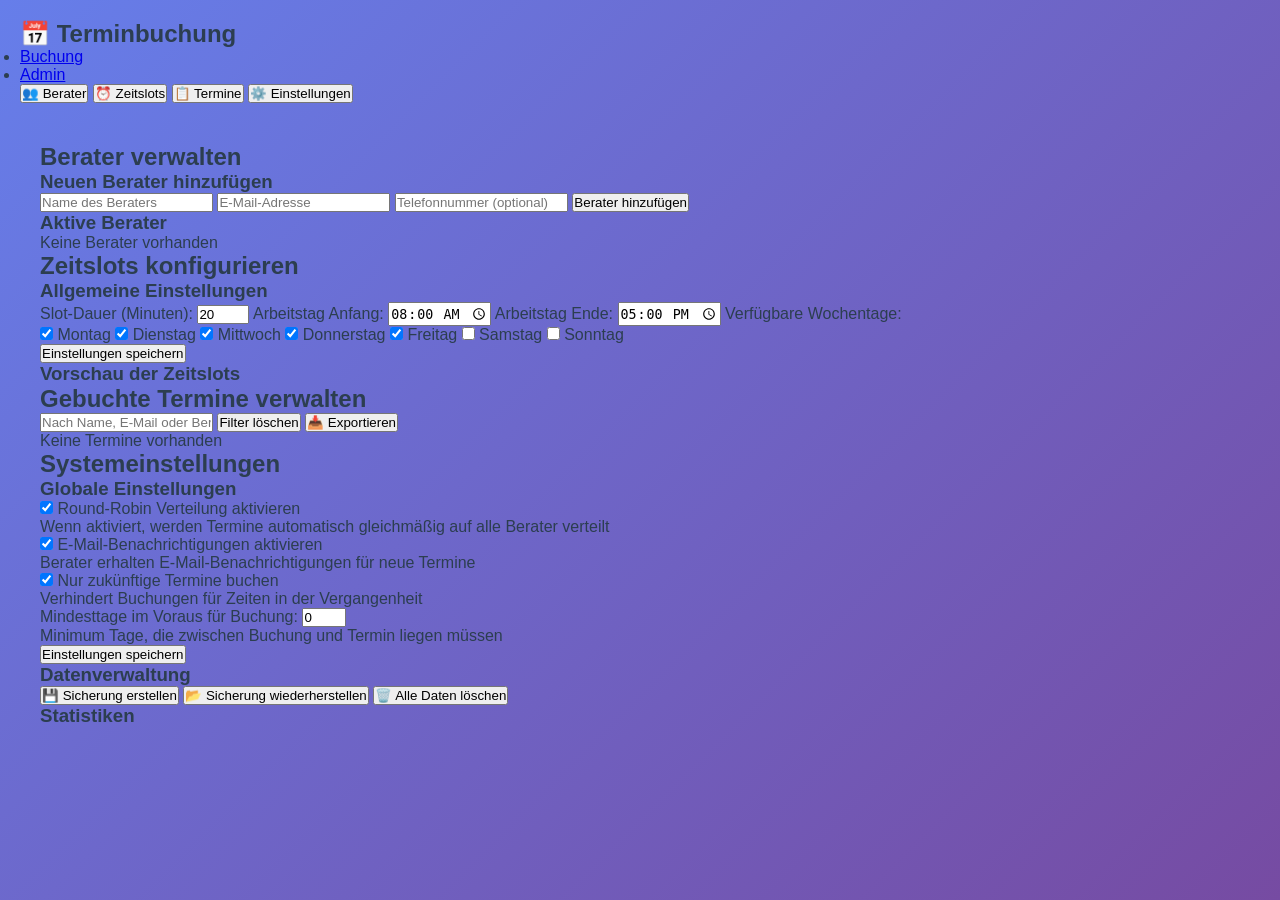
==== admin.html @ 56c28075 "Add admin panel HTML" ====
<!DOCTYPE html>
<html lang="de">
<head>
    <meta charset="UTF-8">
    <meta name="viewport" content="width=device-width, initial-scale=1.0">
    <title>Terminbuchung - Admin Panel</title>
    <link rel="stylesheet" href="style.css">
</head>
<body>
    <div class="app-wrapper">
        <!-- Navigation -->
        <nav class="navbar">
            <div class="nav-container">
                <h1 class="nav-logo">📅 Terminbuchung</h1>
                <ul class="nav-menu">
                    <li><a href="index.html" class="nav-link">Buchung</a></li>
                    <li><a href="admin.html" class="nav-link active">Admin</a></li>
                </ul>
            </div>
        </nav>

        <div class="admin-container">
            <!-- Sidebar -->
            <aside class="admin-sidebar">
                <button class="sidebar-btn active" data-tab="advisors">
                    👥 Berater
                </button>
                <button class="sidebar-btn" data-tab="timeslots">
                    ⏰ Zeitslots
                </button>
                <button class="sidebar-btn" data-tab="appointments">
                    📋 Termine
                </button>
                <button class="sidebar-btn" data-tab="settings">
                    ⚙️ Einstellungen
                </button>
            </aside>

            <!-- Main Content -->
            <main class="admin-content">
                <!-- Tab: Berater -->
                <section id="advisors" class="admin-tab active">
                    <h2>Berater verwalten</h2>
                    
                    <div class="form-section">
                        <h3>Neuen Berater hinzufügen</h3>
                        <div class="form-group">
                            <input type="text" id="advisorName" placeholder="Name des Beraters" required>
                            <input type="email" id="advisorEmail" placeholder="E-Mail-Adresse" required>
                            <input type="text" id="advisorPhone" placeholder="Telefonnummer (optional)">
                            <button id="addAdvisorBtn" class="btn-primary">Berater hinzufügen</button>
                        </div>
                    </div>

                    <div class="list-section">
                        <h3>Aktive Berater</h3>
                        <div id="advisorsList" class="items-list">
                            <p class="empty-state">Keine Berater vorhanden</p>
                        </div>
                    </div>
                </section>

                <!-- Tab: Zeitslots -->
                <section id="timeslots" class="admin-tab">
                    <h2>Zeitslots konfigurieren</h2>
                    
                    <div class="form-section">
                        <h3>Allgemeine Einstellungen</h3>
                        <div class="form-group">
                            <label>Slot-Dauer (Minuten):</label>
                            <input type="number" id="slotDuration" min="15" max="120" step="15" value="20" required>
                            
                            <label>Arbeitstag Anfang:</label>
                            <input type="time" id="workdayStart" value="08:00" required>
                            
                            <label>Arbeitstag Ende:</label>
                            <input type="time" id="workdayEnd" value="17:00" required>
                            
                            <label>Verfügbare Wochentage:</label>
                            <div class="weekdays-selector">
                                <label><input type="checkbox" value="1" checked> Montag</label>
                                <label><input type="checkbox" value="2" checked> Dienstag</label>
                                <label><input type="checkbox" value="3" checked> Mittwoch</label>
                                <label><input type="checkbox" value="4" checked> Donnerstag</label>
                                <label><input type="checkbox" value="5" checked> Freitag</label>
                                <label><input type="checkbox" value="6"> Samstag</label>
                                <label><input type="checkbox" value="0"> Sonntag</label>
                            </div>
                            
                            <button id="saveTimeslotsBtn" class="btn-primary">Einstellungen speichern</button>
                        </div>
                    </div>

                    <div class="preview-section">
                        <h3>Vorschau der Zeitslots</h3>
                        <div id="slotsPreview" class="slots-preview"></div>
                    </div>
                </section>

                <!-- Tab: Termine -->
                <section id="appointments" class="admin-tab">
                    <h2>Gebuchte Termine verwalten</h2>
                    
                    <div class="filter-section">
                        <input type="text" id="appointmentFilter" placeholder="Nach Name, E-Mail oder Berater filtern...">
                        <button id="clearFilterBtn" class="btn-secondary">Filter löschen</button>
                        <button id="exportBtn" class="btn-secondary">📥 Exportieren</button>
                    </div>

                    <div class="list-section">
                        <div id="appointmentsList" class="appointments-list">
                            <p class="empty-state">Keine Termine vorhanden</p>
                        </div>
                    </div>
                </section>

                <!-- Tab: Einstellungen -->
                <section id="settings" class="admin-tab">
                    <h2>Systemeinstellungen</h2>
                    
                    <div class="form-section">
                        <h3>Globale Einstellungen</h3>
                        <div class="form-group">
                            <label>
                                <input type="checkbox" id="roundRobinEnabled" checked>
                                Round-Robin Verteilung aktivieren
                            </label>
                            <p class="help-text">Wenn aktiviert, werden Termine automatisch gleichmäßig auf alle Berater verteilt</p>
                            
                            <label>
                                <input type="checkbox" id="emailNotificationsEnabled" checked>
                                E-Mail-Benachrichtigungen aktivieren
                            </label>
                            <p class="help-text">Berater erhalten E-Mail-Benachrichtigungen für neue Termine</p>
                            
                            <label>
                                <input type="checkbox" id="futureBookingsOnly" checked>
                                Nur zukünftige Termine buchen
                            </label>
                            <p class="help-text">Verhindert Buchungen für Zeiten in der Vergangenheit</p>
                            
                            <label>Mindesttage im Voraus für Buchung:</label>
                            <input type="number" id="minDaysAdvance" min="0" max="30" value="0" required>
                            <p class="help-text">Minimum Tage, die zwischen Buchung und Termin liegen müssen</p>
                            
                            <button id="saveSettingsBtn" class="btn-primary">Einstellungen speichern</button>
                        </div>
                    </div>

                    <div class="form-section">
                        <h3>Datenverwaltung</h3>
                        <div class="button-group">
                            <button id="backupBtn" class="btn-secondary">💾 Sicherung erstellen</button>
                            <button id="restoreBtn" class="btn-secondary">📂 Sicherung wiederherstellen</button>
                            <input type="file" id="restoreFile" accept=".json" style="display: none;">
                            <button id="clearDataBtn" class="btn-danger">🗑️ Alle Daten löschen</button>
                        </div>
                    </div>

                    <div class="form-section">
                        <h3>Statistiken</h3>
                        <div id="statisticsContainer" class="statistics-grid">
                            <!-- Statistics will be inserted here -->
                        </div>
                    </div>
                </section>
            </main>
        </div>
    </div>

    <!-- Modal für Berater-Bearbeitung -->
    <div id="editAdvisorModal" class="modal">
        <div class="modal-content">
            <span class="close">&times;</span>
            <h2>Berater bearbeiten</h2>
            <div class="form-group">
                <input type="text" id="editAdvisorName" placeholder="Name" required>
                <input type="email" id="editAdvisorEmail" placeholder="E-Mail" required>
                <input type="text" id="editAdvisorPhone" placeholder="Telefonnummer">
                <button id="updateAdvisorBtn" class="btn-primary">Speichern</button>
            </div>
        </div>
    </div>

    <!-- Modal für Termin-Details -->
    <div id="appointmentModal" class="modal">
        <div class="modal-content">
            <span class="close">&times;</span>
            <h2>Termindetails</h2>
            <div id="appointmentDetails"></div>
            <button id="deleteAppointmentBtn" class="btn-danger">Termin löschen</button>
        </div>
    </div>

    <script src="admin.js"></script>
</body>
</html>
---- style.css ----
* {
    margin: 0;
    padding: 0;
    box-sizing: border-box;
}

:root {
    --primary-color: #e74c3c;
    --secondary-color: #3498db;
    --success-color: #27ae60;
    --background: #f5f5f5;
    --text: #2c3e50;
    --border: #bdc3c7;
}

body {
    font-family: 'Segoe UI', Tahoma, Geneva, Verdana, sans-serif;
    background: linear-gradient(135deg, #667eea 0%, #764ba2 100%);
    min-height: 100vh;
    padding: 20px;
    color: var(--text);
}

.container {
    max-width: 1000px;
    margin: 0 auto;
    background: white;
    border-radius: 12px;
    box-shadow: 0 10px 40px rgba(0, 0, 0, 0.2);
    overflow: hidden;
}

header {
    background: linear-gradient(135deg, var(--primary-color) 0%, #c0392b 100%);
    color: white;
    padding: 40px 20px;
    text-align: center;
}

header h1 {
    font-size: 2.5em;
    margin-bottom: 10px;
}

header p {
    font-size: 1.1em;
    opacity: 0.9;
}

main {
    padding: 40px 20px;
}

.controls {
    display: flex;
    justify-content: center;
    align-items: center;
    gap: 20px;
    margin-bottom: 30px;
    flex-wrap: wrap;
}

.btn-nav {
    background: var(--secondary-color);
    color: white;
    border: none;
    padding: 10px 20px;
    border-radius: 6px;
    cursor: pointer;
    font-size: 1em;
    transition: background 0.3s;
}

.btn-nav:hover {
    background: #2980b9;
}

#weekDisplay {
    font-size: 1.3em;
    color: var(--primary-color);
    min-width: 250px;
    text-align: center;
}

.calendar-container {
    margin: 30px 0;
    overflow-x: auto;
}

.calendar {
    display: grid;
    grid-template-columns: repeat(5, 1fr);
    gap: 15px;
    min-width: 600px;
}

.day-column {
    background: #ecf0f1;
    border-radius: 8px;
    overflow: hidden;
    box-shadow: 0 2px 8px rgba(0, 0, 0, 0.1);
}

.day-header {
    background: var(--text);
    color: white;
    padding: 15px;
    text-align: center;
    font-weight: bold;
}

.day-header .date {
    font-size: 1.2em;
    display: block;
    margin-bottom: 5px;
}

.day-header .weekday {
    font-size: 0.9em;
    opacity: 0.8;
}

.time-slots {
    display: flex;
    flex-direction: column;
    max-height: 400px;
    overflow-y: auto;
}

.time-slot {
    padding: 10px 15px;
    border-bottom: 1px solid #bdc3c7;
    text-align: center;
    cursor: pointer;
    transition: all 0.2s;
    background: white;
    font-weight: 500;
}

.time-slot:last-child {
    border-bottom: none;
}

.time-slot:hover:not(.unavailable) {
    background: var(--secondary-color);
    color: white;
    transform: translateX(5px);
}

.time-slot.unavailable {
    background: #95a5a6;
    color: #7f8c8d;
    cursor: not-allowed;
    opacity: 0.6;
}

.time-slot.selected {
    background: var(--success-color);
    color: white;
    font-weight: bold;
    box-shadow: inset 0 0 5px rgba(0, 0, 0, 0.2);
}

.booking-info {
    background: #ecf0f1;
    padding: 20px;
    border-radius: 8px;
    margin-top: 30px;
    text-align: center;
}

.booking-info h3 {
    color: var(--primary-color);
    margin-bottom: 10px;
}

#selectedDateTime {
    font-size: 1.2em;
    color: var(--text);
    font-weight: bold;
    margin-bottom: 20px;
}

.btn-book {
    background: var(--success-color);
    color: white;
    border: none;
    padding: 12px 30px;
    border-radius: 6px;
    cursor: pointer;
    font-size: 1em;
    font-weight: bold;
    transition: background 0.3s;
}

.btn-book:hover:not(:disabled) {
    background: #229954;
}

.btn-book:disabled {
    background: #95a5a6;
    cursor: not-allowed;
    opacity: 0.6;
}

/* Modal Styles */
.modal {
    display: none;
    position: fixed;
    z-index: 1000;
    left: 0;
    top: 0;
    width: 100%;
    height: 100%;
    background-color: rgba(0, 0, 0, 0.5);
}

.modal.active {
    display: flex;
    justify-content: center;
    align-items: center;
}

.modal-content {
    background-color: white;
    padding: 30px;
    border-radius: 12px;
    box-shadow: 0 4px 20px rgba(0, 0, 0, 0.3);
    max-width: 400px;
    width: 90%;
    position: relative;
}

.close {
    position: absolute;
    right: 15px;
    top: 15px;
    font-size: 28px;
    font-weight: bold;
    color: #aaa;
    cursor: pointer;
    transition: color 0.2s;
}

.close:hover {
    color: #000;
}

.modal-content h2 {
    color: var(--primary-color);
    margin-bottom: 20px;
}

.modal-content p {
    margin-bottom: 20px;
    font-weight: bold;
    color: var(--text);
}

.modal-content input {
    width: 100%;
    padding: 12px;
    margin-bottom: 15px;
    border: 1px solid var(--border);
    border-radius: 6px;
    font-size: 1em;
}

.modal-content input:focus {
    outline: none;
    border-color: var(--primary-color);
    box-shadow: 0 0 5px rgba(231, 76, 60, 0.3);
}

.btn-confirm {
    width: 100%;
    background: var(--success-color);
    color: white;
    border: none;
    padding: 12px;
    border-radius: 6px;
    cursor: pointer;
    font-size: 1em;
    font-weight: bold;
    transition: background 0.3s;
}

.btn-confirm:hover {
    background: #229954;
}

/* Responsive Design */
@media (max-width: 768px) {
    .calendar {
        grid-template-columns: repeat(2, 1fr);
        min-width: auto;
    }

    header h1 {
        font-size: 1.8em;
    }

    #weekDisplay {
        min-width: auto;
        font-size: 1em;
    }

    .controls {
        flex-direction: column;
    }

    .btn-nav {
        width: 100%;
    }
}

@media (max-width: 480px) {
    .calendar {
        grid-template-columns: 1fr;
    }

    main {
        padding: 20px 10px;
    }

    header {
        padding: 30px 15px;
    }

    header h1 {
        font-size: 1.5em;
    }
}
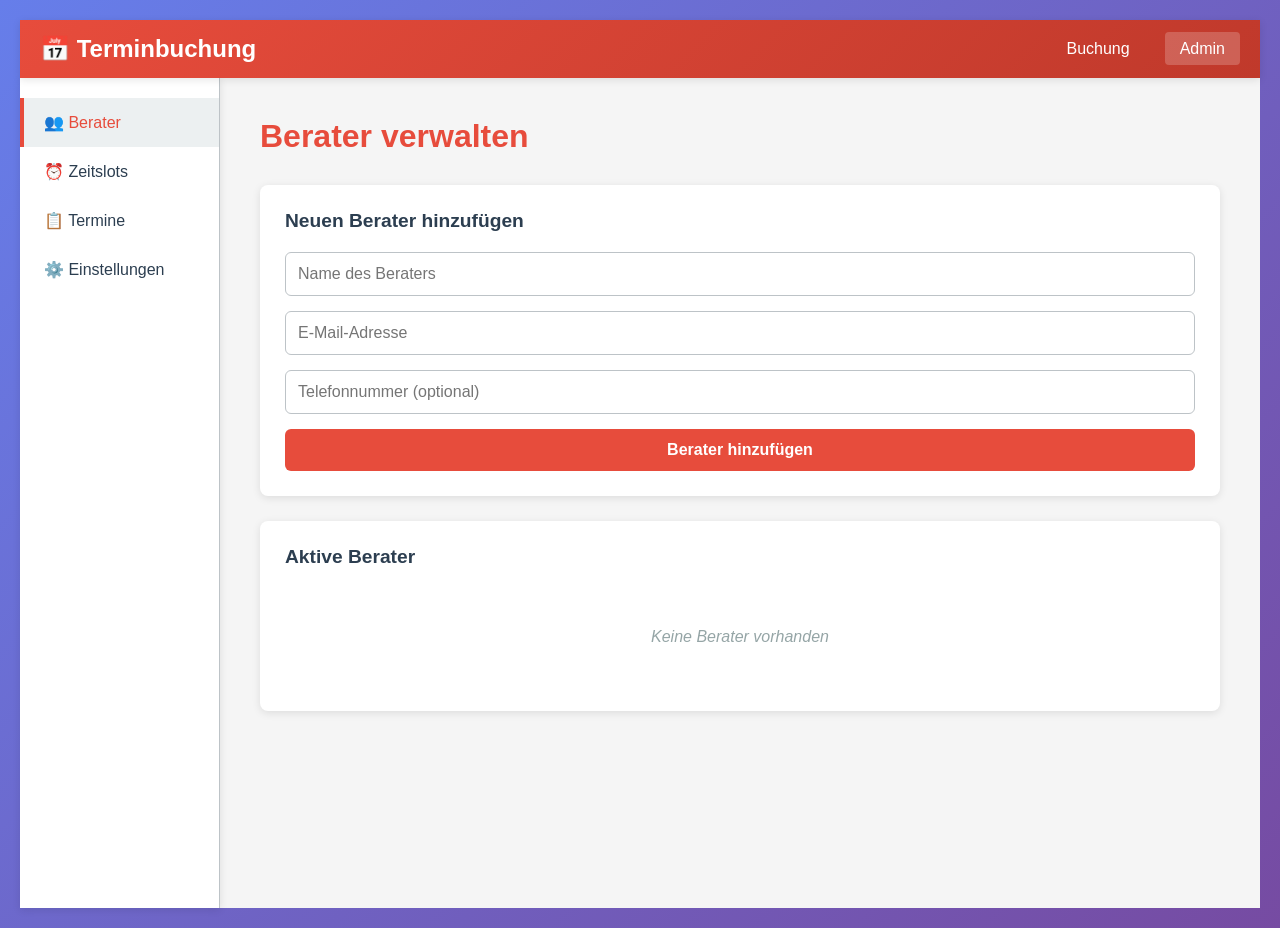
==== commit f3448b6a: "Add complete admin panel system with Round-Robin distribution" ====
--- a/admin.html
+++ b/admin.html
@@ -5,6 +5,7 @@
     <meta name="viewport" content="width=device-width, initial-scale=1.0">
     <title>Terminbuchung - Admin Panel</title>
     <link rel="stylesheet" href="style.css">
+    <link rel="stylesheet" href="admin-style.css">
 </head>
 <body>
     <div class="app-wrapper">
@@ -194,4 +195,4 @@
 
     <script src="admin.js"></script>
 </body>
-</html>
+</html>
--- a/admin-style.css
+++ b/admin-style.css
@@ -0,0 +1,636 @@
+/* Admin Panel Styles */
+
+/* Navigation */
+.navbar {
+    background: linear-gradient(135deg, var(--primary-color) 0%, #c0392b 100%);
+    color: white;
+    padding: 15px 0;
+    box-shadow: 0 2px 8px rgba(0, 0, 0, 0.1);
+    position: sticky;
+    top: 0;
+    z-index: 100;
+}
+
+.nav-container {
+    max-width: 1400px;
+    margin: 0 auto;
+    padding: 0 20px;
+    display: flex;
+    justify-content: space-between;
+    align-items: center;
+}
+
+.nav-logo {
+    font-size: 1.5em;
+    margin: 0;
+}
+
+.nav-menu {
+    display: flex;
+    list-style: none;
+    gap: 20px;
+}
+
+.nav-link {
+    color: white;
+    text-decoration: none;
+    padding: 8px 15px;
+    border-radius: 4px;
+    transition: background 0.3s;
+}
+
+.nav-link:hover,
+.nav-link.active {
+    background: rgba(255, 255, 255, 0.2);
+}
+
+/* Admin Layout */
+.admin-container {
+    display: flex;
+    min-height: calc(100vh - 70px);
+    background: var(--background);
+}
+
+.admin-sidebar {
+    width: 200px;
+    background: white;
+    border-right: 1px solid var(--border);
+    padding: 20px 0;
+    box-shadow: 0 2px 8px rgba(0, 0, 0, 0.1);
+}
+
+.sidebar-btn {
+    width: 100%;
+    padding: 15px 20px;
+    border: none;
+    background: white;
+    color: var(--text);
+    text-align: left;
+    cursor: pointer;
+    border-left: 4px solid transparent;
+    transition: all 0.3s;
+    font-size: 1em;
+    font-weight: 500;
+}
+
+.sidebar-btn:hover {
+    background: #f0f0f0;
+    border-left-color: var(--secondary-color);
+}
+
+.sidebar-btn.active {
+    background: #ecf0f1;
+    border-left-color: var(--primary-color);
+    color: var(--primary-color);
+}
+
+.admin-content {
+    flex: 1;
+    padding: 40px;
+    overflow-y: auto;
+}
+
+.admin-tab {
+    display: none;
+}
+
+.admin-tab.active {
+    display: block;
+}
+
+.admin-tab h2 {
+    color: var(--primary-color);
+    margin-bottom: 30px;
+    font-size: 2em;
+}
+
+/* Form Sections */
+.form-section {
+    background: white;
+    padding: 25px;
+    border-radius: 8px;
+    margin-bottom: 25px;
+    box-shadow: 0 2px 8px rgba(0, 0, 0, 0.1);
+}
+
+.form-section h3 {
+    color: var(--text);
+    margin-bottom: 20px;
+    font-size: 1.2em;
+}
+
+.form-group {
+    display: flex;
+    flex-direction: column;
+    gap: 15px;
+}
+
+.form-group input,
+.form-group select,
+.form-group textarea {
+    padding: 12px;
+    border: 1px solid var(--border);
+    border-radius: 6px;
+    font-size: 1em;
+    font-family: inherit;
+}
+
+.form-group input:focus,
+.form-group select:focus,
+.form-group textarea:focus {
+    outline: none;
+    border-color: var(--primary-color);
+    box-shadow: 0 0 5px rgba(231, 76, 60, 0.3);
+}
+
+.form-group label {
+    font-weight: bold;
+    color: var(--text);
+    margin-top: 10px;
+}
+
+.form-group label input[type="checkbox"] {
+    margin-right: 8px;
+    width: auto;
+    padding: 0;
+    cursor: pointer;
+}
+
+.help-text {
+    font-size: 0.9em;
+    color: #7f8c8d;
+    margin-top: -10px;
+}
+
+/* Weekdays Selector */
+.weekdays-selector {
+    display: grid;
+    grid-template-columns: repeat(auto-fit, minmax(120px, 1fr));
+    gap: 10px;
+    margin: 10px 0;
+}
+
+.weekdays-selector label {
+    display: flex;
+    align-items: center;
+    margin: 0;
+    font-weight: normal;
+}
+
+.weekdays-selector input[type="checkbox"] {
+    margin-right: 8px;
+    cursor: pointer;
+}
+
+/* List Sections */
+.list-section {
+    background: white;
+    padding: 25px;
+    border-radius: 8px;
+    box-shadow: 0 2px 8px rgba(0, 0, 0, 0.1);
+}
+
+.list-section h3 {
+    color: var(--text);
+    margin-bottom: 20px;
+    font-size: 1.2em;
+}
+
+.items-list {
+    display: flex;
+    flex-direction: column;
+    gap: 12px;
+}
+
+.item-card {
+    background: #f8f9fa;
+    padding: 15px;
+    border-radius: 6px;
+    border-left: 4px solid var(--secondary-color);
+    display: flex;
+    justify-content: space-between;
+    align-items: center;
+    transition: all 0.3s;
+}
+
+.item-card:hover {
+    background: #ecf0f1;
+    box-shadow: 0 2px 8px rgba(0, 0, 0, 0.1);
+}
+
+.item-card-info {
+    flex: 1;
+}
+
+.item-card-name {
+    font-weight: bold;
+    color: var(--text);
+    margin-bottom: 4px;
+}
+
+.item-card-detail {
+    font-size: 0.9em;
+    color: #7f8c8d;
+}
+
+.item-card-actions {
+    display: flex;
+    gap: 10px;
+}
+
+.btn-small {
+    padding: 6px 12px;
+    border: none;
+    border-radius: 4px;
+    cursor: pointer;
+    font-size: 0.9em;
+    transition: all 0.2s;
+}
+
+.btn-small-edit {
+    background: var(--secondary-color);
+    color: white;
+}
+
+.btn-small-edit:hover {
+    background: #2980b9;
+}
+
+.btn-small-delete {
+    background: #e74c3c;
+    color: white;
+}
+
+.btn-small-delete:hover {
+    background: #c0392b;
+}
+
+.empty-state {
+    text-align: center;
+    color: #95a5a6;
+    padding: 40px 20px;
+    font-style: italic;
+}
+
+/* Appointments List */
+.appointments-list {
+    display: flex;
+    flex-direction: column;
+    gap: 15px;
+}
+
+.appointment-card {
+    background: #f8f9fa;
+    padding: 15px;
+    border-radius: 6px;
+    border-left: 4px solid var(--success-color);
+    cursor: pointer;
+    transition: all 0.3s;
+}
+
+.appointment-card:hover {
+    background: #ecf0f1;
+    box-shadow: 0 2px 8px rgba(0, 0, 0, 0.1);
+    transform: translateX(5px);
+}
+
+.appointment-card-header {
+    display: flex;
+    justify-content: space-between;
+    margin-bottom: 10px;
+}
+
+.appointment-card-title {
+    font-weight: bold;
+    color: var(--text);
+}
+
+.appointment-card-status {
+    font-size: 0.9em;
+    padding: 4px 8px;
+    border-radius: 4px;
+    background: var(--success-color);
+    color: white;
+}
+
+.appointment-card-details {
+    display: grid;
+    grid-template-columns: repeat(auto-fit, minmax(150px, 1fr));
+    gap: 10px;
+    font-size: 0.9em;
+}
+
+.appointment-detail-item {
+    display: flex;
+    flex-direction: column;
+}
+
+.appointment-detail-label {
+    color: #7f8c8d;
+    font-weight: bold;
+    margin-bottom: 4px;
+}
+
+.appointment-detail-value {
+    color: var(--text);
+}
+
+/* Filter Section */
+.filter-section {
+    background: white;
+    padding: 15px;
+    border-radius: 8px;
+    margin-bottom: 20px;
+    display: flex;
+    gap: 10px;
+    box-shadow: 0 2px 8px rgba(0, 0, 0, 0.1);
+}
+
+.filter-section input {
+    flex: 1;
+    padding: 10px 15px;
+    border: 1px solid var(--border);
+    border-radius: 6px;
+    font-size: 1em;
+}
+
+.filter-section input:focus {
+    outline: none;
+    border-color: var(--primary-color);
+}
+
+/* Slots Preview */
+.preview-section {
+    background: white;
+    padding: 25px;
+    border-radius: 8px;
+    box-shadow: 0 2px 8px rgba(0, 0, 0, 0.1);
+}
+
+.slots-preview {
+    display: grid;
+    grid-template-columns: repeat(auto-fit, minmax(80px, 1fr));
+    gap: 8px;
+    margin-top: 15px;
+}
+
+.slot-item {
+    background: #ecf0f1;
+    padding: 10px;
+    border-radius: 4px;
+    text-align: center;
+    font-size: 0.9em;
+    color: var(--text);
+    border: 1px solid var(--border);
+}
+
+/* Buttons */
+.btn-primary,
+.btn-secondary,
+.btn-danger {
+    padding: 12px 25px;
+    border: none;
+    border-radius: 6px;
+    cursor: pointer;
+    font-size: 1em;
+    font-weight: bold;
+    transition: all 0.3s;
+}
+
+.btn-primary {
+    background: var(--primary-color);
+    color: white;
+}
+
+.btn-primary:hover {
+    background: #c0392b;
+}
+
+.btn-primary:disabled {
+    background: #95a5a6;
+    cursor: not-allowed;
+}
+
+.btn-secondary {
+    background: var(--secondary-color);
+    color: white;
+}
+
+.btn-secondary:hover {
+    background: #2980b9;
+}
+
+.btn-danger {
+    background: #e74c3c;
+    color: white;
+}
+
+.btn-danger:hover {
+    background: #c0392b;
+}
+
+.button-group {
+    display: flex;
+    gap: 10px;
+    flex-wrap: wrap;
+}
+
+/* Statistics */
+.statistics-grid {
+    display: grid;
+    grid-template-columns: repeat(auto-fit, minmax(200px, 1fr));
+    gap: 20px;
+    margin-top: 20px;
+}
+
+.stat-card {
+    background: linear-gradient(135deg, var(--secondary-color) 0%, #2980b9 100%);
+    color: white;
+    padding: 25px;
+    border-radius: 8px;
+    text-align: center;
+}
+
+.stat-card.alternate {
+    background: linear-gradient(135deg, var(--success-color) 0%, #229954 100%);
+}
+
+.stat-value {
+    font-size: 2.5em;
+    font-weight: bold;
+    margin-bottom: 10px;
+}
+
+.stat-label {
+    font-size: 1em;
+    opacity: 0.9;
+}
+
+/* Modal Styles */
+.modal {
+    display: none;
+    position: fixed;
+    z-index: 1000;
+    left: 0;
+    top: 0;
+    width: 100%;
+    height: 100%;
+    background-color: rgba(0, 0, 0, 0.5);
+}
+
+.modal.active {
+    display: flex;
+    justify-content: center;
+    align-items: center;
+}
+
+.modal-content {
+    background-color: white;
+    padding: 30px;
+    border-radius: 12px;
+    box-shadow: 0 4px 20px rgba(0, 0, 0, 0.3);
+    max-width: 500px;
+    width: 90%;
+    position: relative;
+    max-height: 90vh;
+    overflow-y: auto;
+}
+
+.close {
+    position: absolute;
+    right: 15px;
+    top: 15px;
+    font-size: 28px;
+    font-weight: bold;
+    color: #aaa;
+    cursor: pointer;
+}
+
+.close:hover {
+    color: #000;
+}
+
+.modal-content h2 {
+    color: var(--primary-color);
+    margin-bottom: 20px;
+}
+
+#appointmentDetails {
+    margin-bottom: 20px;
+}
+
+.detail-row {
+    display: flex;
+    justify-content: space-between;
+    padding: 10px 0;
+    border-bottom: 1px solid var(--border);
+}
+
+.detail-label {
+    font-weight: bold;
+    color: #7f8c8d;
+}
+
+.detail-value {
+    color: var(--text);
+}
+
+/* Responsive */
+@media (max-width: 768px) {
+    .admin-container {
+        flex-direction: column;
+    }
+
+    .admin-sidebar {
+        width: 100%;
+        border-right: none;
+        border-bottom: 1px solid var(--border);
+        display: flex;
+        overflow-x: auto;
+        padding: 0;
+    }
+
+    .sidebar-btn {
+        flex: 1;
+        white-space: nowrap;
+        border-left: none;
+        border-bottom: 4px solid transparent;
+    }
+
+    .sidebar-btn.active {
+        border-left: none;
+        border-bottom-color: var(--primary-color);
+    }
+
+    .admin-content {
+        padding: 20px;
+    }
+
+    .admin-tab h2 {
+        font-size: 1.5em;
+    }
+
+    .form-section,
+    .list-section {
+        padding: 15px;
+    }
+
+    .filter-section {
+        flex-direction: column;
+    }
+
+    .button-group {
+        flex-direction: column;
+    }
+
+    .button-group button {
+        width: 100%;
+    }
+
+    .item-card {
+        flex-direction: column;
+        align-items: flex-start;
+    }
+
+    .item-card-actions {
+        width: 100%;
+        margin-top: 10px;
+    }
+
+    .appointment-card-details {
+        grid-template-columns: 1fr;
+    }
+
+    .nav-menu {
+        gap: 10px;
+    }
+
+    .nav-link {
+        padding: 6px 10px;
+        font-size: 0.9em;
+    }
+}
+
+@media (max-width: 480px) {
+    .admin-content {
+        padding: 15px;
+    }
+
+    .form-group {
+        gap: 10px;
+    }
+
+    .form-section,
+    .list-section {
+        padding: 12px;
+    }
+
+    .statistics-grid {
+        grid-template-columns: 1fr;
+    }
+
+    .modal-content {
+        max-width: 95%;
+        padding: 20px;
+    }
+}
